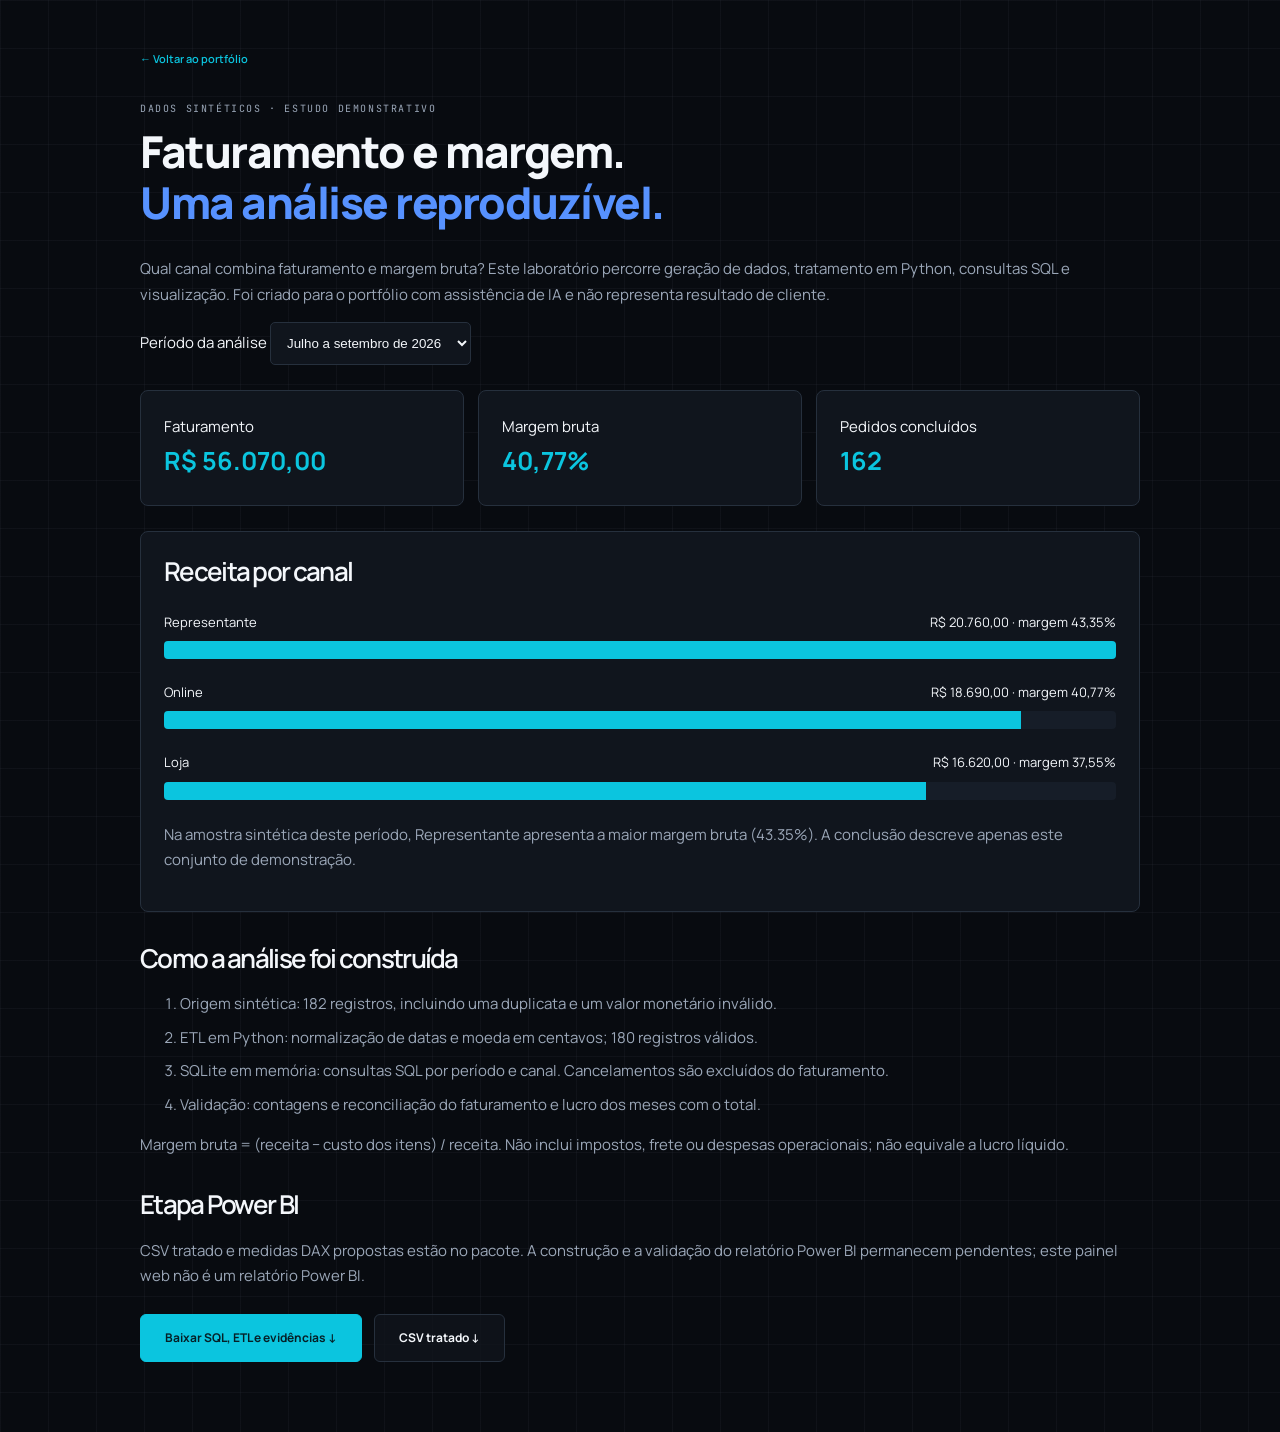
==== projetos/analise-dados.html @ 98445a64 "Publica portfólio Backend e Full Stack com currículo e laboratório SQL" ====
<!doctype html><html lang="pt-BR" data-theme="dark"><head><meta charset="utf-8"><meta name="viewport" content="width=device-width,initial-scale=1"><title>Laboratório SQL e ETL | Vinicius Maia</title><link rel="stylesheet" href="../styles.css"><style>.lab{padding-block:45px;max-width:1000px}.lab h1{font-size:44px;letter-spacing:-1.5px}.lab p{color:var(--muted)}.lab select{background:var(--surface);color:var(--text);padding:12px;border:1px solid var(--line);border-radius:5px}.lab-grid{display:grid;grid-template-columns:repeat(3,1fr);gap:14px;margin:25px 0}.lab-box{background:var(--surface);border:1px solid var(--line);padding:23px;border-radius:8px}.lab-box strong{display:block;font-size:25px;color:var(--accent)}.bar-row{margin:22px 0}.bar-row>div{display:flex;justify-content:space-between;gap:15px;font-size:13px;margin-bottom:8px}.bar-meter{height:18px;background:var(--surface-2);border-radius:4px;overflow:hidden}.bar-fill{display:block;height:100%;background:var(--accent)}.lab-links{display:flex;gap:12px;flex-wrap:wrap;margin:25px 0}.lab h2{font-size:26px;margin:30px 0 16px}.lab li{margin:8px 0;color:var(--muted)}@media(max-width:600px){.lab h1{font-size:32px}.lab-grid{grid-template-columns:1fr}.lab-box strong{font-size:23px}}</style></head><body><main class="container lab"><a class="project-github" href="../index.html#projetos">← Voltar ao portfólio</a><p class="eyebrow" style="margin-top:30px">DADOS SINTÉTICOS · ESTUDO DEMONSTRATIVO</p><h1>Faturamento e margem.<br><span>Uma análise reproduzível.</span></h1><p>Qual canal combina faturamento e margem bruta? Este laboratório percorre geração de dados, tratamento em Python, consultas SQL e visualização. Foi criado para o portfólio com assistência de IA e não representa resultado de cliente.</p><label for="period">Período da análise</label> <select id="period"><option value="todos">Julho a setembro de 2026</option><option value="2026-07">Julho de 2026</option><option value="2026-08">Agosto de 2026</option><option value="2026-09">Setembro de 2026</option></select><div class="lab-grid"><div class="lab-box">Faturamento<strong id="revenue">—</strong></div><div class="lab-box">Margem bruta<strong id="margin">—</strong></div><div class="lab-box">Pedidos concluídos<strong id="orders">—</strong></div></div><div class="lab-box"><h2 style="margin-top:0">Receita por canal</h2><div id="channels"></div><p id="conclusion" aria-live="polite">Carregando os indicadores calculados pelo pipeline.</p></div><h2>Como a análise foi construída</h2><ol><li>Origem sintética: 182 registros, incluindo uma duplicata e um valor monetário inválido.</li><li>ETL em Python: normalização de datas e moeda em centavos; 180 registros válidos.</li><li>SQLite em memória: consultas SQL por período e canal. Cancelamentos são excluídos do faturamento.</li><li>Validação: contagens e reconciliação do faturamento e lucro dos meses com o total.</li></ol><p>Margem bruta = (receita − custo dos itens) / receita. Não inclui impostos, frete ou despesas operacionais; não equivale a lucro líquido.</p><h2>Etapa Power BI</h2><p>CSV tratado e medidas DAX propostas estão no pacote. A construção e a validação do relatório Power BI permanecem pendentes; este painel web não é um relatório Power BI.</p><div class="lab-links"><a class="button button-primary" href="../assets/projects/laboratorio-dados.zip" download>Baixar SQL, ETL e evidências ↓</a><a class="button button-outline" href="../assets/data-case/vendas-tratadas.csv" download>CSV tratado ↓</a></div><p id="load-error" role="status"></p></main><script src="../assets/data-case/dashboard.js"></script></body></html>
---- styles.css ----
@font-face{font-family:Manrope;src:url('assets/fonts/manrope-latin-variable.woff2') format('woff2');font-weight:400 800;font-style:normal;font-display:swap}
@font-face{font-family:'JetBrains Mono';src:url('assets/fonts/jetbrains-mono-latin-variable.woff2') format('woff2');font-weight:400 500;font-style:normal;font-display:swap}

:root{--bg:#080b10;--surface:#10151d;--surface-2:#161d28;--text:#f4f7fb;--muted:#9ba7b8;--line:#26303d;--accent:#0bc5df;--blue:#5792ff;--green:#55d8a0;--header:rgba(8,11,16,.91);--grid:rgba(143,159,181,.055);--mono:'JetBrains Mono',Consolas,monospace;--font:Manrope,'Segoe UI',sans-serif}
html[data-theme=light]{--bg:#f4f7fb;--surface:#fff;--surface-2:#eaf0f7;--text:#132034;--muted:#5b6b7d;--line:#d3deeb;--accent:#00798f;--blue:#386aca;--green:#238158;--header:rgba(244,247,251,.94);--grid:rgba(42,63,92,.055)}
*{box-sizing:border-box}
html{scroll-behavior:smooth;scroll-padding-top:105px}
body{margin:0;background:var(--bg);color:var(--text);font-family:var(--font);font-size:15px;line-height:1.7;-webkit-font-smoothing:antialiased;background-image:linear-gradient(var(--grid) 1px,transparent 1px),linear-gradient(90deg,var(--grid) 1px,transparent 1px);background-size:48px 48px}
::selection{background:var(--accent);color:var(--bg)}
a{color:inherit;text-decoration:none}
button{font:inherit;color:inherit;cursor:pointer;border:0}
button,a{-webkit-tap-highlight-color:transparent}
button:focus-visible,a:focus-visible,[tabindex]:focus-visible{outline:2px solid var(--accent);outline-offset:5px}
svg{display:block;width:24px;height:24px;flex-shrink:0}
h1,h2,h3,p{margin-top:0}
.container{width:min(1200px,calc(100% - 96px));margin-inline:auto}
.skip-link{position:fixed;top:-70px;left:24px;z-index:1000;background:var(--accent);color:#062027;padding:12px 20px;border-radius:6px}
.skip-link:focus{top:12px}
html[data-theme=light] .skip-link{color:#fff}

.header{position:sticky;top:0;z-index:30;background:var(--header);backdrop-filter:blur(16px);border-bottom:1px solid var(--line)}
.header-inner{min-height:88px;display:flex;justify-content:space-between;align-items:center;gap:30px}
.brand{display:flex;align-items:center;gap:13px;flex-shrink:0}
.brand-mark{font-size:36px;letter-spacing:-4px;line-height:1;font-weight:800}
.brand-mark span,.brand-mark i{color:var(--accent)}
.brand-mark i{font-style:normal;letter-spacing:0}
.brand-text{font-size:13px;font-weight:700;line-height:1.4}
.brand-text span{display:block;color:var(--muted);font:8px var(--mono);letter-spacing:1.1px;margin-top:5px}
.nav{display:flex;gap:25px;align-items:center;margin-left:auto}
.nav a{font-size:12px;color:var(--muted);position:relative;padding:12px 0;transition:color .2s}
.nav a:hover,.nav a.active{color:var(--text)}
.nav a:after{content:'';position:absolute;bottom:4px;left:0;width:0;height:2px;background:var(--accent);transition:width .25s ease}
.nav a:hover:after,.nav a.active:after{width:18px}
.header-actions{display:flex;align-items:center;gap:16px}
.theme-toggle{height:35px;width:35px;display:grid;place-items:center;background:transparent;color:var(--muted);border:1px solid var(--line);border-radius:50%;transition:color .2s,border-color .2s}
.theme-toggle svg{width:18px;height:18px;transition:transform .3s}
.theme-toggle:hover{color:var(--accent);border-color:var(--accent)}
.theme-toggle:hover svg{transform:rotate(45deg)}
.header-contact{padding:7px 15px;color:var(--accent);font-size:12px;font-weight:600;border:1px solid color-mix(in srgb,var(--accent) 40%,transparent);border-radius:5px;white-space:nowrap;transition:background .25s}
.header-contact:hover{background:color-mix(in srgb,var(--accent) 9%,transparent)}
.header-contact span{display:inline-block;margin-left:9px;transition:transform .25s}
.header-contact:hover span{transform:translate(2px,-2px)}
.menu-toggle{display:none;background:transparent;padding:9px}
.menu-toggle span{width:22px;height:1.5px;background:var(--text);display:block;margin:6px 0;transition:transform .25s}

.hero{position:relative;display:flex;align-items:center;justify-content:center;min-height:790px;padding:105px 0 90px;text-align:center;isolation:isolate}
.hero-glow{position:absolute;z-index:-1;inset:70px 0 80px;background:radial-gradient(ellipse at 35% 42%,rgba(11,197,223,.12),transparent 55%),radial-gradient(ellipse at 65% 63%,rgba(57,112,213,.13),transparent 58%);pointer-events:none}
.hero-copy{width:100%;max-width:1100px}
.hero-badge{width:fit-content;display:flex;align-items:center;justify-content:center;gap:9px;font:10px var(--mono);letter-spacing:1.4px;margin:0 auto 19px;padding:9px 16px;border:1px solid var(--line);border-radius:100px;background:color-mix(in srgb,var(--surface) 80%,transparent);color:var(--accent)}
.status-dot{height:5px;width:5px;flex-shrink:0;border-radius:50%;background:var(--accent);box-shadow:0 0 12px #0bc5df55}
.hero-role{font-size:10px;letter-spacing:1.5px;font-weight:500;color:var(--muted);margin:0 0 25px}
h1{font-size:clamp(52px,6.2vw,86px);line-height:1.17;letter-spacing:-4px;font-weight:800;margin-bottom:28px}
h1 em{font-style:italic;color:var(--accent);font-weight:700}
h1>span{color:var(--blue)}
.hero-description{max-width:650px;font-size:17px;line-height:1.85;color:var(--muted);margin:0 auto 32px}
.hero-buttons{display:flex;justify-content:center;gap:15px;align-items:center}
.button{min-height:48px;display:inline-flex;align-items:center;justify-content:center;gap:25px;padding:13px 24px;font-size:12px;font-weight:700;border-radius:6px;transition:transform .25s cubic-bezier(.22,1,.36,1),background-color .25s,border-color .25s,box-shadow .25s}
.button:hover{transform:translateY(-3px)}
.button:active{transform:translateY(0) scale(.97)}
.button span[aria-hidden]{font-size:19px;line-height:1;transition:transform .25s}
.button:hover span[aria-hidden]{transform:translate(2px,-2px)}
.button-primary{background:var(--accent);color:#062027;border:1px solid var(--accent)}
.button-primary:hover{background:#27d4ea;box-shadow:0 8px 28px #0bc5df22}
html[data-theme=light] .button-primary{color:#fff}
html[data-theme=light] .button-primary:hover{background:#006d82}
.button-outline{background:color-mix(in srgb,var(--surface) 75%,transparent);border:1px solid var(--line);color:var(--text)}
.button-outline:hover{border-color:var(--accent)}
.hero-socials{display:flex;align-items:center;justify-content:center;gap:19px;margin:24px 0 51px;color:var(--muted)}
.hero-socials a{display:flex;align-items:center;gap:8px;font-size:11px;transition:color .25s}
.hero-socials a:hover{color:var(--accent)}
.hero-socials svg{width:15px;height:15px}
.hero-socials a>span[aria-hidden]:last-child{font-size:12px;margin-left:3px}
.hero-socials>i{height:12px;width:1px;background:var(--line)}
.social-linkedin{font:bold 10px Arial,sans-serif;border:1px solid currentColor;border-radius:2px;width:14px;height:14px;line-height:12px;text-align:center}
.hero-focus{display:grid;grid-template-columns:repeat(3,1fr);gap:26px;max-width:910px;margin:auto}
.hero-focus>span{display:flex;align-items:center;justify-content:center;gap:13px;padding:17px 19px;font-size:14px;font-weight:500;border:1px solid var(--line);background:linear-gradient(110deg,color-mix(in srgb,var(--surface) 80%,transparent),color-mix(in srgb,var(--surface) 45%,transparent));border-radius:11px;box-shadow:inset 0 1px 0 #ffffff04}
.hero-focus svg{width:21px;height:21px;color:var(--accent)}
.hero-focus>span:nth-child(2) svg{color:var(--blue)}
.hero-focus>span:nth-child(3) svg{color:var(--green)}
.scroll-cue{position:absolute;bottom:22px;left:50%;transform:translateX(-50%);display:flex;align-items:center;gap:10px;font:8px var(--mono);letter-spacing:1.5px;color:var(--muted);white-space:nowrap}
.scroll-cue span{font-size:18px;color:var(--accent)}
.tech-ribbon{border-block:1px solid var(--line);background:color-mix(in srgb,var(--surface) 70%,transparent)}
.tech-ribbon .container{display:flex;align-items:center;justify-content:space-between;gap:20px;min-height:78px}
.tech-ribbon span{font-size:17px;font-weight:500;color:var(--muted)}
.tech-ribbon b{font-size:14px;font-weight:400;color:var(--accent)}

.section{padding-block:100px}
.eyebrow{font:10px/1.5 var(--mono);letter-spacing:1.6px}
.section-number{color:var(--muted);margin-bottom:23px}
.section-number:before{content:'';display:inline-block;width:18px;height:1px;background:var(--accent);vertical-align:middle;margin-right:10px}
h2{font-size:clamp(32px,3.3vw,45px);font-weight:600;line-height:1.3;letter-spacing:-1.7px;margin-bottom:0}
h2 span{color:var(--muted)}
.about-heading{display:grid;grid-template-columns:1.1fr 1fr;gap:65px;align-items:center}
.about-heading p{font-size:14px;line-height:1.95;color:var(--muted);margin:0}
.about-heading strong{font-weight:600;color:var(--text)}
.focus-grid{display:grid;grid-template-columns:repeat(3,1fr);gap:22px;margin-top:43px}
.focus-card{border:1px solid var(--line);background:color-mix(in srgb,var(--surface) 93%,transparent);border-radius:10px;padding:28px;transition:transform .3s cubic-bezier(.22,1,.36,1),border-color .3s,box-shadow .3s}
.focus-card:hover{border-color:color-mix(in srgb,var(--accent) 50%,transparent);transform:translateY(-5px);box-shadow:0 12px 35px #0002}
.focus-top{display:flex;align-items:center;justify-content:space-between;margin-bottom:31px}
.focus-top>span:last-child{font:10px var(--mono);color:var(--muted)}
.focus-icon{font:29px var(--mono);color:var(--accent);height:38px;display:flex;align-items:center;transition:translate .3s}
.focus-card:nth-child(2) .focus-icon{color:var(--blue)}
.focus-card:nth-child(3) .focus-icon{color:var(--green)}
.focus-card:hover .focus-icon{translate:0 -3px}
.chart-icon{display:flex;gap:4px;align-items:flex-end;height:29px}
.chart-icon i{width:5px;background:currentColor;border-radius:1px}
.chart-icon i:nth-child(1){height:11px}.chart-icon i:nth-child(2){height:18px}.chart-icon i:nth-child(3){height:25px}.chart-icon i:nth-child(4){height:33px}
.focus-card h3{font-size:19px;font-weight:600;letter-spacing:-.5px;margin-bottom:12px}
.focus-card p{font-size:13px;line-height:1.9;color:var(--muted);min-height:76px;margin-bottom:24px}
.focus-tag{font:9px var(--mono);letter-spacing:1px;color:var(--accent)}
.focus-card:nth-child(2) .focus-tag{color:var(--blue)}
.focus-card:nth-child(3) .focus-tag{color:var(--green)}
.skills-section{background:color-mix(in srgb,var(--surface) 65%,transparent);border-block:1px solid var(--line)}
.heading-inline{display:flex;justify-content:space-between;align-items:flex-end;gap:45px}
.heading-inline>p{font-size:13px;line-height:1.9;color:var(--muted);margin-bottom:5px}
.skills-tabs{display:flex;gap:8px;align-items:center;margin-top:38px;padding:0 3px 20px;border-bottom:1px solid var(--line);overflow-x:auto;scrollbar-width:thin;scrollbar-color:var(--line) transparent}
.skills-tabs button{background:transparent;color:var(--muted);border:1px solid transparent;border-radius:5px;padding:12px 17px;font-size:12px;white-space:nowrap;transition:background-color .25s,border-color .25s,color .25s}
.skills-tabs button:hover{color:var(--text)}
.skills-tabs button[aria-selected=true]{background:color-mix(in srgb,var(--accent) 8%,var(--surface));border-color:color-mix(in srgb,var(--accent) 45%,transparent);color:var(--text)}
.skills-tabs button span{color:var(--accent);margin-left:16px}
.skill-panel{display:grid;grid-template-columns:1.5fr 1fr;gap:60px;padding-top:30px;min-height:346px}
.skill-tiles{display:grid;grid-template-columns:repeat(3,1fr);gap:12px}
.skill-tile{display:flex;flex-direction:column;justify-content:center;min-height:142px;padding:22px;background:var(--bg);border:1px solid var(--line);border-radius:8px;transition:transform .25s cubic-bezier(.22,1,.36,1),border-color .25s}
.skill-tile:hover{transform:translateY(-4px);border-color:color-mix(in srgb,var(--accent) 45%,transparent)}
.skill-symbol{font:23px var(--mono);color:var(--text);height:39px;display:block;letter-spacing:-1px}
.skill-symbol.green{color:var(--accent)}.skill-symbol.purple{color:var(--blue)}
.skill-tile strong{font-size:13px;font-weight:600;margin-bottom:5px}
.skill-tile>span:last-child{font-size:10px;line-height:1.5;color:var(--muted)}
.skill-detail{padding-top:5px}
.skill-detail>.eyebrow{font-size:9px;color:var(--accent)}
.skill-detail h3{font-size:28px;font-weight:600;line-height:1.35;letter-spacing:-1px;margin:13px 0 15px}
.skill-detail p{font-size:13px;line-height:1.9;color:var(--muted);max-width:340px;margin-bottom:18px}
.skill-detail ul{list-style:none;padding:0;margin:0}
.skill-detail li{font-size:11px;line-height:1.8;padding:5px 0;color:var(--muted);display:flex;gap:9px}
.skill-detail li:before{content:'↗';color:var(--accent)}
.languages{border-top:1px solid var(--line);margin-top:30px;padding-top:20px;display:flex;align-items:center;gap:29px}
.languages>span{font:9px var(--mono);letter-spacing:1.5px;color:var(--muted)}
.languages p{margin:0;font-size:12px;color:var(--muted)}
.languages i{font-style:normal;color:var(--accent);margin:0 10px}
.approach-layout{display:grid;grid-template-columns:1fr 1.25fr;gap:60px;margin-top:43px}
.flow-step{display:flex;align-items:center;text-align:left;background:transparent;width:100%;padding:24px 20px;border-bottom:1px solid var(--line);gap:24px;transition:background-color .25s}
.flow-step:first-child{border-top:1px solid var(--line)}
.flow-step.active{background:var(--surface)}
.flow-index{font:11px var(--mono);color:var(--muted)}
.flow-step strong{display:block;font-size:19px;font-weight:500;letter-spacing:-.3px}
.flow-step small{display:block;font-size:11px;color:var(--muted);margin-top:4px}
.flow-arrow{margin-left:auto;font-size:24px;color:var(--muted);transition:transform .25s,color .25s}
.flow-step.active .flow-index,.flow-step.active .flow-arrow{color:var(--accent)}
.flow-step:hover .flow-arrow{transform:translate(3px,-2px)}
.flow-detail{background:var(--surface);border:1px solid var(--line);border-radius:9px;padding:34px 36px 25px;min-height:335px}
.flow-detail>.eyebrow{color:var(--accent);font-size:9px}
.flow-detail h3{font-size:28px;line-height:1.35;letter-spacing:-.8px;font-weight:600;margin:17px 0 13px}
.flow-detail p{font-size:13px;line-height:1.9;color:var(--muted);max-width:450px;margin-bottom:22px}
.flow-tags{display:flex;flex-wrap:wrap;gap:7px}
.flow-tags span{padding:5px 9px;border:1px solid var(--line);font:8px/1.5 var(--mono);border-radius:4px;color:var(--muted)}
.flow-decoration{display:flex;align-items:center;justify-content:flex-end;margin-top:25px}
.flow-decoration span{padding:8px 11px;border:1px solid var(--line);border-radius:5px;font:10px var(--mono);color:var(--muted);transition:border-color .3s,background-color .3s,color .3s}
.flow-decoration .highlight{border-color:color-mix(in srgb,var(--accent) 50%,transparent);color:var(--accent);background:color-mix(in srgb,var(--accent) 6%,transparent)}
.flow-decoration i{height:1px;width:33px;background:var(--line)}
.projects{padding-top:10px}
.projects-empty{border:1px solid var(--line);border-radius:10px;padding:42px 36px;display:flex;align-items:center;gap:43px;position:relative;background:linear-gradient(120deg,var(--surface),color-mix(in srgb,var(--surface) 20%,transparent));min-height:275px}
.coming-soon{font:8px var(--mono);letter-spacing:1.4px;display:flex;align-items:center;gap:7px;color:var(--accent);margin-bottom:16px}
.coming-soon i{width:4px;height:4px;border-radius:50%;background:currentColor}
.project-message h2{font-size:31px;line-height:1.3;letter-spacing:-1px}
.project-message p{font-size:13px;line-height:1.9;max-width:430px;color:var(--muted);margin:16px 0 17px}
.project-github{font-size:11px;font-weight:600;color:var(--accent);display:inline-flex;align-items:center;gap:15px}
.project-github:hover span{transform:translate(2px,-2px)}
.project-github span{transition:transform .25s}
.project-art{width:145px;height:125px;position:relative;flex-shrink:0}
.folder-back{position:absolute;width:122px;height:90px;left:9px;top:15px;border:1px solid color-mix(in srgb,var(--accent) 35%,transparent);border-radius:6px;background:var(--surface-2);transform:rotate(-12deg)}
.folder-back:before{content:'';position:absolute;top:-10px;left:-1px;width:44px;height:14px;border:1px solid color-mix(in srgb,var(--accent) 35%,transparent);border-bottom:0;border-radius:4px 4px 0 0;background:var(--surface-2)}
.folder-front{position:absolute;top:28px;left:6px;width:135px;height:88px;border:1px solid color-mix(in srgb,var(--accent) 45%,transparent);border-radius:5px;background:var(--surface);transform:rotate(-5deg);display:flex;flex-direction:column;align-items:center;justify-content:center;color:var(--accent)}
.folder-front b{font:32px var(--mono);font-weight:400;line-height:1}
.folder-front small{font:7px var(--mono);color:var(--muted);margin-top:9px}
.project-side-note{position:absolute;right:28px;top:29px;font:8px var(--mono);letter-spacing:1px;color:var(--muted)}
.featured-project{display:grid;grid-template-columns:1.05fr 1fr;align-items:center;gap:40px;background:var(--surface);border:1px solid var(--line);border-radius:12px;padding:30px;margin-top:39px}
.project-preview{margin:0;min-width:0;border:1px solid var(--line);border-radius:9px;overflow:hidden;background:var(--bg)}
.preview-browser{display:flex;align-items:center;gap:15px;padding:12px 14px;border-bottom:1px solid var(--line);background:var(--surface-2)}
.preview-browser>span{display:flex;gap:5px}.preview-browser i{height:5px;width:5px;border-radius:50%;background:var(--muted);opacity:.55}.preview-browser i:first-child{background:var(--accent);opacity:1}
.preview-browser small{font:8px var(--mono);color:var(--muted)}.preview-browser b{margin-left:auto;font-size:13px;font-weight:400;color:var(--accent)}
.project-preview a{display:block;background:#fafafa}.project-preview img{display:block;width:100%;height:auto;transition:opacity .25s}.project-preview a:hover img{opacity:.92}
.project-preview figcaption{padding:13px 14px;font-size:10px;color:var(--muted);display:flex;align-items:center;justify-content:space-between;gap:10px}.project-preview figcaption span{font:7px var(--mono);letter-spacing:.5px;color:var(--accent)}
.featured-project-content{min-width:0}.project-meta{display:flex;flex-wrap:wrap;align-items:center;gap:12px;color:var(--muted);font:8px/1.6 var(--mono);letter-spacing:.65px;margin-bottom:18px}
.project-status{display:flex;align-items:center;gap:5px;color:var(--green)}.project-status i{width:4px;height:4px;border-radius:50%;background:currentColor}
.featured-project h3{font-size:34px;line-height:1.22;letter-spacing:-1px;font-weight:600;margin-bottom:17px}
.project-description{font-size:13px;line-height:1.9;color:var(--muted);margin-bottom:15px}
.project-demo-label{display:flex;align-items:center;gap:9px;font-size:11px;color:var(--accent);padding:10px 12px;border:1px solid color-mix(in srgb,var(--accent) 25%,var(--line));border-radius:5px;background:color-mix(in srgb,var(--accent) 5%,var(--surface));margin-bottom:15px}.project-demo-label>span{font:12px var(--mono)}
.project-features{list-style:none;padding:0;margin:0 0 17px}.project-features li{display:flex;gap:9px;padding:4px 0;font-size:11px;line-height:1.8;color:var(--muted)}.project-features li:before{content:'↗';color:var(--accent)}
.project-stack{display:flex;flex-wrap:wrap;gap:6px;margin-bottom:12px}.project-stack span{padding:5px 9px;border:1px solid var(--line);background:var(--bg);border-radius:4px;font:9px var(--mono);color:var(--text)}
.project-database-note{color:var(--muted);font-size:10px;line-height:1.8;margin-bottom:23px}
.project-actions{display:flex;flex-wrap:wrap;gap:10px}.project-actions .button{font-size:10px;padding:12px 16px;gap:15px;min-height:44px}
.featured-project.reveal-item{translate:none;transition:opacity .65s ease}.projects-next{margin-top:24px;padding-block:28px;min-height:215px}.projects-next .project-message h2{font-size:26px}.projects-next .project-message p{margin-bottom:11px}.projects-next .project-art{transform:scale(.85);transform-origin:center}
@media(max-width:1100px){.featured-project{gap:28px;padding:25px}.featured-project h3{font-size:30px}.project-meta{font-size:7px;gap:8px}}
@media(max-width:800px){.featured-project{grid-template-columns:1fr;gap:27px;padding:28px}.project-preview{max-width:590px;width:100%;margin-inline:auto}.featured-project-content{max-width:600px;width:100%;margin-inline:auto}.project-meta{font-size:8px}.featured-project h3{font-size:33px}.project-database-note{font-size:11px}}
@media(max-width:600px){.featured-project{padding:21px;gap:24px;margin-top:29px}.project-preview figcaption{font-size:9px;padding:11px}.project-preview figcaption span{font-size:6px}.preview-browser{padding:11px}.preview-browser small{font-size:7px}.project-meta{font-size:7px;letter-spacing:.45px;gap:8px;margin-bottom:16px}.featured-project h3{font-size:30px}.project-description{font-size:12px}.project-features li{font-size:11px}.project-demo-label{font-size:10px;padding:10px}.project-stack span{font-size:8px}.project-database-note{font-size:10px}.project-actions{flex-direction:column;align-items:stretch}.project-actions .button{font-size:11px;min-height:46px;justify-content:space-between}.projects-next{min-height:0;padding:26px 23px;gap:12px}.projects-next .project-art{height:94px;transform:scale(.75);transform-origin:left top;margin-bottom:-12px}.projects-next .project-message h2{font-size:26px}}

.contact-section{position:relative;border:1px solid color-mix(in srgb,var(--accent) 30%,var(--line));border-radius:12px;background:linear-gradient(115deg,color-mix(in srgb,var(--accent) 6%,var(--surface)),var(--surface));padding:38px 45px 25px;margin-bottom:0}
.contact-top{display:flex;justify-content:space-between;align-items:flex-start}
.contact-top .eyebrow{font-size:9px;color:var(--accent);margin-bottom:28px}
.contact-spark{font-size:50px;line-height:1;color:var(--accent);font-weight:400}
.contact-content{display:grid;grid-template-columns:1.4fr 1fr;align-items:center;gap:60px;padding-bottom:34px}
.contact-content h2{font-size:clamp(32px,3.3vw,45px);line-height:1.3;letter-spacing:-1.6px}
.contact-content em{font-style:normal;color:var(--accent)}
.contact-details p{font-size:12px;line-height:1.9;color:var(--muted);margin:0 0 20px}
.contact-links{display:flex;flex-direction:column;gap:10px;min-width:0;width:100%;max-width:315px}
.contact-button{min-height:47px;justify-content:flex-start;background:var(--surface-2);border:1px solid var(--line);color:var(--text);gap:14px;padding:11px 16px;font-size:11px;white-space:nowrap}
.contact-button:hover{border-color:var(--accent);background:color-mix(in srgb,var(--accent) 7%,var(--surface-2))}
.contact-button>span[aria-hidden]:last-child{margin-left:auto;font-size:18px}
.contact-button svg{width:18px;height:18px;color:var(--accent)}
.contact-button>span:not([aria-hidden]){font-size:11px;line-height:1.4}
.contact-button small{display:block;font-size:9px;font-weight:400;color:var(--muted);margin-top:4px}
.contact-links .contact-button .linkedin-icon{font:bold 10px Arial,sans-serif;width:17px;height:17px;line-height:15px;text-align:center;border:1px solid var(--blue);color:var(--blue);border-radius:2px;flex-shrink:0}
.whatsapp-button svg{color:var(--green)}
.whatsapp-button:hover{border-color:var(--green)}
.whatsapp-label{margin-right:auto}
.contact-bottom{border-top:1px solid var(--line);padding-top:20px;display:flex;align-items:center;justify-content:space-between;gap:15px;font-size:11px;color:var(--muted)}
.contact-bottom span:last-child{font:8px var(--mono);letter-spacing:1.3px}
.footer{display:flex;align-items:center;justify-content:space-between;gap:20px;min-height:115px}
.footer-brand{font-size:27px;font-weight:800;letter-spacing:-2px}
.footer-brand span{color:var(--accent)}
.footer p{margin:0;font-size:10px;color:var(--muted)}
.back-to-top{font-size:10px;color:var(--muted)}
.back-to-top span{font-size:19px;color:var(--accent);margin-left:13px;display:inline-block;transition:transform .25s}
.back-to-top:hover span{transform:translateY(-4px)}

body,.header,.tech-ribbon,.skills-section,.flow-detail,.contact-section{transition:background-color .35s,color .3s,border-color .3s}
.reveal-item{opacity:0;translate:0 24px;transition:opacity .75s cubic-bezier(.22,1,.36,1),translate .75s cubic-bezier(.22,1,.36,1);transition-delay:var(--reveal-delay,0ms)}
.reveal-item.is-revealed{opacity:1;translate:0 0}
.focus-card.reveal-item{transition:opacity .75s cubic-bezier(.22,1,.36,1),translate .75s cubic-bezier(.22,1,.36,1),transform .3s,border-color .3s,box-shadow .3s}
.focus-card.is-revealed{transition-delay:var(--reveal-delay,0ms),var(--reveal-delay,0ms),0ms,0ms,0ms}
@media(prefers-reduced-motion:no-preference){.motion-ready .hero-glow{animation:ambient-glow 9s ease-in-out infinite}.motion-ready .scroll-cue span{animation:scroll-nudge 2.6s ease-in-out 1.5s infinite}.motion-ready .nav.open{animation:menu-enter .25s cubic-bezier(.22,1,.36,1)}}
@keyframes ambient-glow{0%,100%{opacity:.65}50%{opacity:1}}
@keyframes scroll-nudge{0%,70%,100%{translate:0 0}35%{translate:0 4px}}
@keyframes menu-enter{from{opacity:0;translate:0 -8px}to{opacity:1;translate:0 0}}

@media(min-width:1500px){.hero{min-height:830px}h1{font-size:88px}}
@media(max-width:1100px){
  .container{width:calc(100% - 64px)}.brand-text{display:none}.header-inner{min-height:80px;gap:22px}.nav{gap:20px}.nav a{font-size:11px}.header-actions{gap:12px}
  .hero{min-height:745px;padding-top:80px}.hero-copy{max-width:950px}h1{font-size:clamp(52px,6.35vw,70px);letter-spacing:-3.3px}.hero-description{font-size:15px}.hero-focus{max-width:830px;gap:20px}.hero-focus>span{font-size:13px}
  .about-heading{gap:40px}.focus-card{padding:26px 23px}.focus-card h3{font-size:17px}.skill-panel{gap:35px}.skill-tile{padding:19px}.contact-content{gap:38px;grid-template-columns:1.2fr 1fr}.contact-section{padding:34px}
}
@media(max-width:800px){
  .container{width:calc(100% - 48px)}.header-inner{min-height:75px}.header-contact{display:none}.nav{gap:18px}.nav a{font-size:10px}.header-actions{gap:10px}
  .hero{min-height:700px;padding-top:72px;padding-bottom:75px}h1{font-size:clamp(45px,6.7vw,58px);letter-spacing:-2.8px}.hero-description{font-size:14px;max-width:565px}.hero-badge{font-size:9px}.hero-role{font-size:9px;letter-spacing:1px}.hero-focus{gap:13px}.hero-focus>span{font-size:11px;padding:15px 12px;gap:8px}.hero-focus svg{width:18px;height:18px}.hero-socials{margin-bottom:40px}
  .tech-ribbon .container{min-height:68px;gap:10px}.tech-ribbon span{font-size:14px}.tech-ribbon b{font-size:11px}.section{padding-block:76px}.about-heading{grid-template-columns:1fr;gap:24px}.about-heading p{max-width:600px}.focus-grid{gap:13px;margin-top:33px}.focus-card{padding:24px 20px}.focus-card h3{font-size:16px;line-height:1.4;min-height:42px}.focus-card p{font-size:12px;min-height:110px}.focus-tag{font-size:7px}
  .heading-inline>p{font-size:12px;max-width:240px}.skill-panel{grid-template-columns:1.2fr 1fr;gap:25px}.skill-tiles{grid-template-columns:repeat(2,1fr)}.skill-tile{min-height:129px}.skill-detail h3{font-size:25px}.skill-detail p{font-size:12px}.skills-tabs button{font-size:11px;padding:11px 12px}.languages{gap:20px}.languages p{font-size:10px}.languages i{margin-inline:7px}
  .approach-layout{gap:25px;grid-template-columns:1fr 1.1fr}.flow-step{padding:23px 13px;gap:18px}.flow-detail{padding:28px 25px}.flow-detail h3{font-size:25px}.flow-detail p{font-size:12px}.projects{padding-top:0}.projects-empty{gap:29px;padding:40px 24px}.project-message h2{font-size:28px}.project-side-note{display:none}
  .contact-content{grid-template-columns:1fr;gap:26px}.contact-content h2{max-width:550px;font-size:42px}.contact-details{display:flex;justify-content:space-between;align-items:center;gap:28px}.contact-details p{max-width:260px;margin:0}.contact-links{max-width:270px}.contact-bottom span:last-child{font-size:7px}.footer p{font-size:9px}
}
@media(max-width:600px){
  html{scroll-padding-top:90px}.container{width:calc(100% - 40px)}body{background-size:38px 38px}.header-inner{min-height:70px}.brand-mark{font-size:33px}.brand-text{display:block;font-size:11px}.brand-text span{font-size:7px}.header-actions{gap:10px}.theme-toggle{height:32px;width:32px}.menu-toggle{display:block}
  .nav{display:none;position:absolute;top:70px;left:0;right:0;margin:0;flex-direction:column;align-items:stretch;gap:0;background:var(--bg);padding:15px 25px 24px;border-bottom:1px solid var(--line)}.nav.open{display:flex}.nav a{font-size:14px;padding:12px 0}.nav a:after{bottom:7px}.menu-toggle[aria-expanded=true] span:first-child{transform:translateY(3.8px) rotate(45deg)}.menu-toggle[aria-expanded=true] span:last-child{transform:translateY(-3.8px) rotate(-45deg)}
  .hero{padding-top:61px;padding-bottom:70px;min-height:0}.hero-glow{inset:80px -10px 150px}.hero-badge{font-size:8px;letter-spacing:1px;padding:8px 13px;margin-bottom:19px}.hero-role{font-size:8px;letter-spacing:.75px;margin-bottom:23px}h1{font-size:clamp(35px,9.7vw,56px);line-height:1.22;letter-spacing:-1.8px;margin-bottom:23px}h1 em{font-style:normal}.hero-description{font-size:13px;line-height:1.95;margin-bottom:26px;max-width:375px}.desktop-break{display:none}
  .hero-buttons{gap:10px}.button{min-height:46px;padding:12px 15px;font-size:10px;gap:16px}.hero-socials{margin:24px 0 31px;gap:17px}.hero-socials a{font-size:11px}.hero-focus{grid-template-columns:1fr;gap:10px;max-width:315px}.hero-focus>span{font-size:12px;padding:13px 20px;justify-content:flex-start;gap:13px}.hero-focus svg{width:20px;height:20px}.scroll-cue{bottom:22px;font-size:7px;letter-spacing:1.4px}
  .tech-ribbon .container{overflow-x:auto;justify-content:flex-start;gap:24px;min-height:64px;scrollbar-width:none}.tech-ribbon span{font-size:14px;white-space:nowrap}.tech-ribbon b{font-size:12px}.section{padding-block:62px}.section-number{font-size:9px;letter-spacing:1.3px;margin-bottom:20px}h2{font-size:30px;line-height:1.35;letter-spacing:-1.2px}.about-heading p{font-size:13px;line-height:1.95}.focus-grid{grid-template-columns:1fr;gap:13px;margin-top:30px}.focus-card{padding:26px}.focus-top{margin-bottom:22px}.focus-card h3{font-size:19px;min-height:0}.focus-card p{font-size:13px;min-height:0;margin-bottom:20px}.focus-tag{font-size:8px}.focus-icon{height:33px;font-size:28px}
  .heading-inline{display:block}.heading-inline>p{max-width:340px;font-size:13px;margin:20px 0 0}.skills-tabs{margin-top:27px;gap:5px;padding-bottom:17px}.skills-tabs button{font-size:11px;padding:11px 13px}.skills-tabs button span{margin-left:8px}.skill-panel{grid-template-columns:1fr;gap:27px;padding-top:24px}.skill-tiles{gap:10px}.skill-tile{min-height:127px;padding:19px}.skill-tile strong{font-size:12px}.skill-tile>span:last-child{font-size:10px}.skill-symbol{font-size:22px;height:36px}.skill-detail{padding-top:2px}.skill-detail h3{font-size:28px}.skill-detail p{font-size:13px;max-width:100%}.skill-detail li{font-size:12px}.languages{flex-direction:column;align-items:flex-start;gap:10px;margin-top:26px}.languages p{font-size:11px;line-height:2}.languages i{margin:0 7px}
  .approach-layout{grid-template-columns:1fr;gap:22px;margin-top:30px}.flow-step{padding:21px 17px;gap:21px}.flow-step strong{font-size:19px}.flow-step small{font-size:11px}.flow-detail{padding:28px;min-height:335px}.flow-detail h3{font-size:28px}.flow-detail p{font-size:13px}.projects{padding-top:0}.projects-empty{flex-direction:column;align-items:flex-start;gap:24px;padding:32px 25px}.project-art{height:108px;transform:scale(.88);transform-origin:left top;margin-bottom:-8px}.project-message h2{font-size:29px}.project-message p{font-size:13px}.project-github{font-size:11px;gap:10px}
  .contact-section{padding:29px 24px 23px;border-radius:10px}.contact-top .eyebrow{font-size:8px;letter-spacing:1.2px}.contact-spark{font-size:38px}.contact-content{padding-bottom:28px;gap:25px}.contact-content h2{font-size:33px;line-height:1.3;letter-spacing:-1.2px}.contact-details{display:block}.contact-details p{font-size:12px;max-width:100%;margin-bottom:20px}.contact-links{max-width:100%}.contact-button{min-height:48px;padding:12px 14px;font-size:11px;gap:12px}.contact-button svg{width:18px;height:18px}.contact-button small{font-size:9px}.contact-bottom{flex-direction:column;align-items:flex-start;gap:8px;font-size:10px;padding-top:18px}.contact-bottom span:last-child{font-size:7px;letter-spacing:1px}.footer{min-height:112px;flex-wrap:wrap;justify-content:space-between;padding-block:24px;gap:7px}.footer p{order:3;width:100%;font-size:9px}.footer-brand{font-size:25px}.back-to-top{font-size:9px}
}
@media(max-width:370px){.hero-buttons{flex-direction:column;align-items:stretch;max-width:245px;margin:auto}.hero-description{font-size:12px}.hero-role{font-size:7px}.contact-content h2{font-size:29px}.contact-section{padding-inline:20px}.flow-detail{padding:25px}.projects-empty{padding-inline:22px}}
@media(hover:none){.skill-tile:hover{transform:none}}
@media(prefers-reduced-motion:reduce){html{scroll-behavior:auto}*,*:before,*:after{transition:none!important;animation:none!important}.reveal-item{opacity:1!important;translate:none!important}}

.hero-buttons{flex-wrap:wrap}.career-location{font-size:11px;color:var(--muted);margin:18px 0 0}.hero-socials{margin-top:16px}.career-grid{display:grid;grid-template-columns:repeat(3,1fr);gap:20px;margin-top:35px}.career-card{border:1px solid var(--line);border-radius:9px;background:var(--surface);padding:27px}.career-card>.eyebrow{color:var(--accent);font-size:9px}.career-card h3{font-size:20px;line-height:1.4;margin-bottom:10px}.career-card p{font-size:12px;color:var(--muted);line-height:1.9}.career-company{color:var(--text)!important;font-weight:600}.project-evidence{border-top:1px solid var(--line);padding-top:15px;margin:17px 0}.project-evidence dt{font-size:11px;color:var(--accent);font-weight:600;margin-top:11px}.project-evidence dd{margin:4px 0 0;font-size:11px;line-height:1.85;color:var(--muted)}.quality-links{display:flex;flex-wrap:wrap;gap:10px 17px;margin:17px 0 23px}.quality-links span{width:100%;font-size:10px;color:var(--muted);line-height:1.8}.quality-links a{font-size:10px;color:var(--accent)}.project-preview>img{width:100%;height:auto;display:block}@media(max-width:800px){.career-grid{grid-template-columns:1fr}.career-card h3{font-size:21px}.career-card p{font-size:13px}}@media(max-width:600px){.career-location{font-size:10px}.project-evidence dd{font-size:12px}.quality-links a{font-size:11px}}
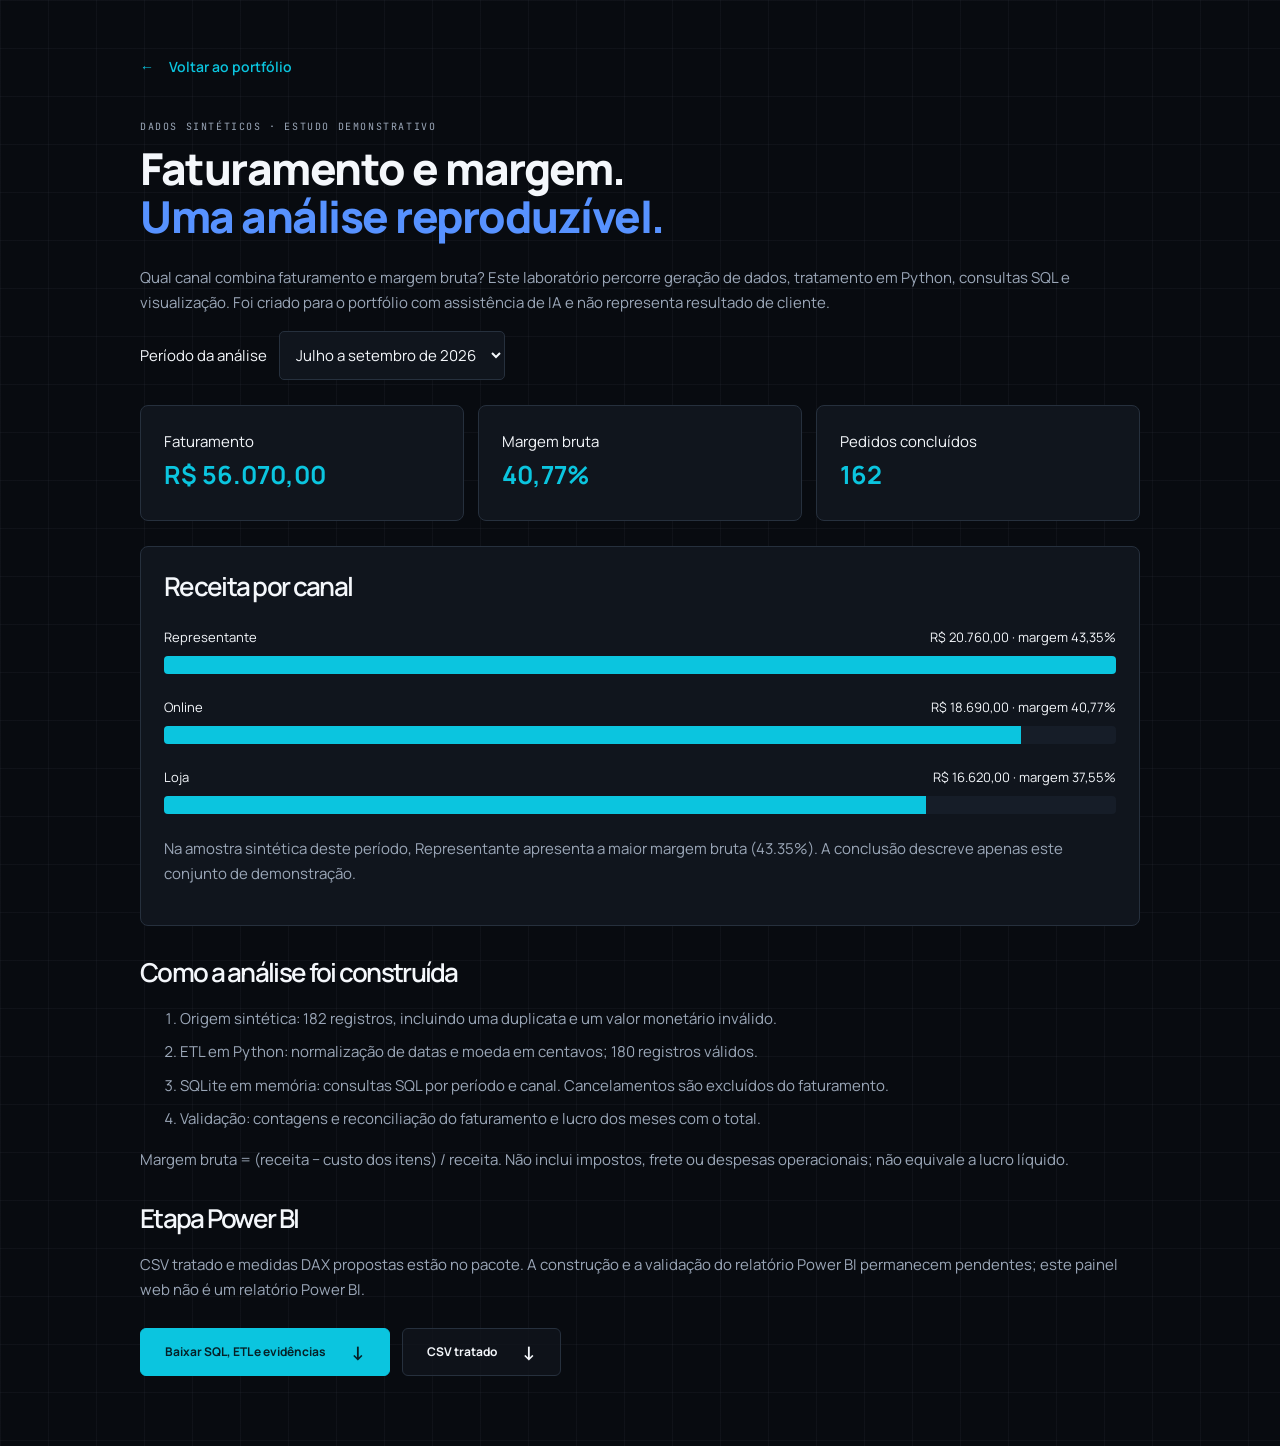
==== commit 992027a4: "Melhora a navegação móvel e a acessibilidade do portfólio" ====
--- a/projetos/analise-dados.html
+++ b/projetos/analise-dados.html
@@ -1 +1,108 @@
-<!doctype html><html lang="pt-BR" data-theme="dark"><head><meta charset="utf-8"><meta name="viewport" content="width=device-width,initial-scale=1"><title>Laboratório SQL e ETL | Vinicius Maia</title><link rel="stylesheet" href="../styles.css"><style>.lab{padding-block:45px;max-width:1000px}.lab h1{font-size:44px;letter-spacing:-1.5px}.lab p{color:var(--muted)}.lab select{background:var(--surface);color:var(--text);padding:12px;border:1px solid var(--line);border-radius:5px}.lab-grid{display:grid;grid-template-columns:repeat(3,1fr);gap:14px;margin:25px 0}.lab-box{background:var(--surface);border:1px solid var(--line);padding:23px;border-radius:8px}.lab-box strong{display:block;font-size:25px;color:var(--accent)}.bar-row{margin:22px 0}.bar-row>div{display:flex;justify-content:space-between;gap:15px;font-size:13px;margin-bottom:8px}.bar-meter{height:18px;background:var(--surface-2);border-radius:4px;overflow:hidden}.bar-fill{display:block;height:100%;background:var(--accent)}.lab-links{display:flex;gap:12px;flex-wrap:wrap;margin:25px 0}.lab h2{font-size:26px;margin:30px 0 16px}.lab li{margin:8px 0;color:var(--muted)}@media(max-width:600px){.lab h1{font-size:32px}.lab-grid{grid-template-columns:1fr}.lab-box strong{font-size:23px}}</style></head><body><main class="container lab"><a class="project-github" href="../index.html#projetos">← Voltar ao portfólio</a><p class="eyebrow" style="margin-top:30px">DADOS SINTÉTICOS · ESTUDO DEMONSTRATIVO</p><h1>Faturamento e margem.<br><span>Uma análise reproduzível.</span></h1><p>Qual canal combina faturamento e margem bruta? Este laboratório percorre geração de dados, tratamento em Python, consultas SQL e visualização. Foi criado para o portfólio com assistência de IA e não representa resultado de cliente.</p><label for="period">Período da análise</label> <select id="period"><option value="todos">Julho a setembro de 2026</option><option value="2026-07">Julho de 2026</option><option value="2026-08">Agosto de 2026</option><option value="2026-09">Setembro de 2026</option></select><div class="lab-grid"><div class="lab-box">Faturamento<strong id="revenue">—</strong></div><div class="lab-box">Margem bruta<strong id="margin">—</strong></div><div class="lab-box">Pedidos concluídos<strong id="orders">—</strong></div></div><div class="lab-box"><h2 style="margin-top:0">Receita por canal</h2><div id="channels"></div><p id="conclusion" aria-live="polite">Carregando os indicadores calculados pelo pipeline.</p></div><h2>Como a análise foi construída</h2><ol><li>Origem sintética: 182 registros, incluindo uma duplicata e um valor monetário inválido.</li><li>ETL em Python: normalização de datas e moeda em centavos; 180 registros válidos.</li><li>SQLite em memória: consultas SQL por período e canal. Cancelamentos são excluídos do faturamento.</li><li>Validação: contagens e reconciliação do faturamento e lucro dos meses com o total.</li></ol><p>Margem bruta = (receita − custo dos itens) / receita. Não inclui impostos, frete ou despesas operacionais; não equivale a lucro líquido.</p><h2>Etapa Power BI</h2><p>CSV tratado e medidas DAX propostas estão no pacote. A construção e a validação do relatório Power BI permanecem pendentes; este painel web não é um relatório Power BI.</p><div class="lab-links"><a class="button button-primary" href="../assets/projects/laboratorio-dados.zip" download>Baixar SQL, ETL e evidências ↓</a><a class="button button-outline" href="../assets/data-case/vendas-tratadas.csv" download>CSV tratado ↓</a></div><p id="load-error" role="status"></p></main><script src="../assets/data-case/dashboard.js"></script></body></html>+<!doctype html>
+<html lang="pt-BR" data-theme="dark">
+<head>
+  <meta charset="utf-8">
+  <meta name="viewport" content="width=device-width,initial-scale=1">
+  <title>Laboratório SQL e ETL | Vinicius Maia</title>
+  <link rel="stylesheet" href="../styles.css?v=20261126-2">
+  <style>
+    .lab { padding-block: 45px; max-width: 1000px; }
+    .lab .lab-back { min-height: 44px; font-size: .875rem; }
+    .lab .eyebrow { margin-top: 30px; }
+    .lab h1 { font-size: 44px; letter-spacing: -1.5px; }
+    .lab h2 { font-size: 26px; margin: 30px 0 16px; }
+    .lab p { color: var(--muted); }
+    .lab li { margin: 8px 0; color: var(--muted); }
+    .lab-filter { display: flex; flex-wrap: wrap; align-items: center; gap: 8px 12px; }
+    .lab select {
+      background: var(--surface);
+      color: var(--text);
+      padding: 12px;
+      border: 1px solid var(--line);
+      border-radius: 5px;
+      max-width: 100%;
+      min-height: 44px;
+      font: inherit;
+    }
+    .lab select:focus-visible { outline: 2px solid var(--accent); outline-offset: 4px; }
+    .lab [hidden] { display: none; }
+    .lab-status { margin: 10px 0 0; }
+    .lab-status:empty { margin: 0; }
+    .lab-status.visually-hidden {
+      position: absolute;
+      width: 1px;
+      height: 1px;
+      margin: -1px;
+      clip-path: inset(50%);
+      overflow: hidden;
+      white-space: nowrap;
+    }
+    .lab-grid { display: grid; grid-template-columns: repeat(3, 1fr); gap: 14px; margin: 25px 0; }
+    .lab-box { background: var(--surface); border: 1px solid var(--line); padding: 23px; border-radius: 8px; }
+    .lab-box h2 { margin-top: 0; }
+    .lab-box strong { display: block; font-size: 25px; color: var(--accent); }
+    .bar-row { margin: 22px 0; }
+    .bar-row > div:first-child { display: flex; justify-content: space-between; gap: 15px; font-size: 13px; margin-bottom: 8px; }
+    .bar-meter { height: 18px; background: var(--surface-2); border-radius: 4px; overflow: hidden; }
+    .bar-fill { display: block; height: 100%; background: var(--accent); }
+    .lab-links { display: flex; gap: 12px; flex-wrap: wrap; margin: 25px 0; }
+
+    @media (max-width: 600px) {
+      .lab h1 { font-size: 32px; }
+      .lab-grid { grid-template-columns: 1fr; }
+      .lab-box strong { font-size: 23px; }
+    }
+  </style>
+</head>
+<body>
+  <main class="container lab">
+    <a class="project-github lab-back" href="../index.html#data-project-title">
+      <span aria-hidden="true">←</span> Voltar ao portfólio
+    </a>
+    <p class="eyebrow">DADOS SINTÉTICOS · ESTUDO DEMONSTRATIVO</p>
+    <h1>Faturamento e margem.<br><span>Uma análise reproduzível.</span></h1>
+    <p>Qual canal combina faturamento e margem bruta? Este laboratório percorre geração de dados, tratamento em Python, consultas SQL e visualização. Foi criado para o portfólio com assistência de IA e não representa resultado de cliente.</p>
+
+    <div class="lab-filter">
+      <label for="period">Período da análise</label>
+      <select id="period" disabled>
+        <option value="todos">Julho a setembro de 2026</option>
+        <option value="2026-07">Julho de 2026</option>
+        <option value="2026-08">Agosto de 2026</option>
+        <option value="2026-09">Setembro de 2026</option>
+      </select>
+      <button type="button" id="retry-dashboard" class="button button-outline" hidden>Tentar novamente</button>
+    </div>
+    <p id="dashboard-status" class="lab-status" role="status"></p>
+    <noscript><p>Ative o JavaScript para consultar os indicadores. Os arquivos da análise estão disponíveis para download ao final da página.</p></noscript>
+
+    <div class="lab-grid">
+      <div class="lab-box">Faturamento<strong id="revenue">—</strong></div>
+      <div class="lab-box">Margem bruta<strong id="margin">—</strong></div>
+      <div class="lab-box">Pedidos concluídos<strong id="orders">—</strong></div>
+    </div>
+    <div class="lab-box">
+      <h2>Receita por canal</h2>
+      <div id="channels"></div>
+      <p id="conclusion"></p>
+    </div>
+
+    <h2>Como a análise foi construída</h2>
+    <ol>
+      <li>Origem sintética: 182 registros, incluindo uma duplicata e um valor monetário inválido.</li>
+      <li>ETL em Python: normalização de datas e moeda em centavos; 180 registros válidos.</li>
+      <li>SQLite em memória: consultas SQL por período e canal. Cancelamentos são excluídos do faturamento.</li>
+      <li>Validação: contagens e reconciliação do faturamento e lucro dos meses com o total.</li>
+    </ol>
+    <p>Margem bruta = (receita − custo dos itens) / receita. Não inclui impostos, frete ou despesas operacionais; não equivale a lucro líquido.</p>
+
+    <h2>Etapa Power BI</h2>
+    <p>CSV tratado e medidas DAX propostas estão no pacote. A construção e a validação do relatório Power BI permanecem pendentes; este painel web não é um relatório Power BI.</p>
+    <div class="lab-links">
+      <a class="button button-primary" href="../assets/projects/laboratorio-dados.zip" download>Baixar SQL, ETL e evidências <span aria-hidden="true">↓</span></a>
+      <a class="button button-outline" href="../assets/data-case/vendas-tratadas.csv" download>CSV tratado <span aria-hidden="true">↓</span></a>
+    </div>
+  </main>
+  <script src="../assets/data-case/dashboard.js?v=20261126-2"></script>
+</body>
+</html>
--- a/styles.css
+++ b/styles.css
@@ -33,6 +33,7 @@
 .nav a:hover:after,.nav a.active:after{width:18px}
 .header-actions{display:flex;align-items:center;gap:16px}
 .theme-toggle{height:35px;width:35px;display:grid;place-items:center;background:transparent;color:var(--muted);border:1px solid var(--line);border-radius:50%;transition:color .2s,border-color .2s}
+html:not(.menu-ready) .theme-toggle { display: none; }
 .theme-toggle svg{width:18px;height:18px;transition:transform .3s}
 .theme-toggle:hover{color:var(--accent);border-color:var(--accent)}
 .theme-toggle:hover svg{transform:rotate(45deg)}
@@ -43,17 +44,41 @@
 .menu-toggle{display:none;background:transparent;padding:9px}
 .menu-toggle span{width:22px;height:1.5px;background:var(--text);display:block;margin:6px 0;transition:transform .25s}
 
-.hero{position:relative;display:flex;align-items:center;justify-content:center;min-height:790px;padding:105px 0 90px;text-align:center;isolation:isolate}
-.hero-glow{position:absolute;z-index:-1;inset:70px 0 80px;background:radial-gradient(ellipse at 35% 42%,rgba(11,197,223,.12),transparent 55%),radial-gradient(ellipse at 65% 63%,rgba(57,112,213,.13),transparent 58%);pointer-events:none}
-.hero-copy{width:100%;max-width:1100px}
-.hero-badge{width:fit-content;display:flex;align-items:center;justify-content:center;gap:9px;font:10px var(--mono);letter-spacing:1.4px;margin:0 auto 19px;padding:9px 16px;border:1px solid var(--line);border-radius:100px;background:color-mix(in srgb,var(--surface) 80%,transparent);color:var(--accent)}
-.status-dot{height:5px;width:5px;flex-shrink:0;border-radius:50%;background:var(--accent);box-shadow:0 0 12px #0bc5df55}
-.hero-role{font-size:10px;letter-spacing:1.5px;font-weight:500;color:var(--muted);margin:0 0 25px}
-h1{font-size:clamp(52px,6.2vw,86px);line-height:1.17;letter-spacing:-4px;font-weight:800;margin-bottom:28px}
-h1 em{font-style:italic;color:var(--accent);font-weight:700}
-h1>span{color:var(--blue)}
-.hero-description{max-width:650px;font-size:17px;line-height:1.85;color:var(--muted);margin:0 auto 32px}
-.hero-buttons{display:flex;justify-content:center;gap:15px;align-items:center}
+.hero {
+  display: grid;
+  grid-template-columns: minmax(0, 1.06fr) minmax(0, 1fr);
+  align-items: center;
+  gap: clamp(26px, 5vw, 76px);
+  padding-block: clamp(48px, 7vw, 102px) clamp(42px, 5vw, 72px);
+}
+.hero-copy { max-width: 36rem; }
+h1 { font-size: clamp(38px, 4.5vw, 64px); line-height: 1.1; letter-spacing: -.05em; font-weight: 800; margin-bottom: 24px; }
+h1 > span { color: var(--blue); }
+.hero h1 { text-wrap: balance; }
+.hero-description { max-width: 46ch; margin-bottom: 24px; font-size: clamp(16px, 1.5vw, 18px); color: var(--muted); }
+.hero-buttons { display: flex; flex-wrap: wrap; align-items: center; gap: 12px; }
+.hero-buttons .button { min-height: 48px; padding-inline: 19px; font-size: 14px; }
+.hero-copy .career-location { margin: 0 0 14px; font-size: 14px; font-weight: 700; color: var(--muted); }
+
+.hero-preview {
+  min-width: 0;
+  margin: 0;
+  padding: 10px;
+  border: 1px solid var(--line);
+  border-radius: 12px;
+  background: var(--surface);
+}
+.hero-preview-image {
+  overflow: hidden;
+  aspect-ratio: 4 / 3;
+  border: 1px solid var(--line);
+  border-radius: 5px;
+  background: var(--surface-2);
+}
+.hero-preview-image img { display: block; width: 100%; height: 100%; object-fit: cover; object-position: top; }
+.hero-preview figcaption { display: flex; align-items: baseline; flex-wrap: wrap; gap: 3px 12px; padding: 11px 4px 2px; font-size: 13px; color: var(--muted); }
+.hero-preview figcaption strong { font-weight: 800; color: var(--text); }
+
 .button{min-height:48px;display:inline-flex;align-items:center;justify-content:center;gap:25px;padding:13px 24px;font-size:12px;font-weight:700;border-radius:6px;transition:transform .25s cubic-bezier(.22,1,.36,1),background-color .25s,border-color .25s,box-shadow .25s}
 .button:hover{transform:translateY(-3px)}
 .button:active{transform:translateY(0) scale(.97)}
@@ -65,25 +90,6 @@
 html[data-theme=light] .button-primary:hover{background:#006d82}
 .button-outline{background:color-mix(in srgb,var(--surface) 75%,transparent);border:1px solid var(--line);color:var(--text)}
 .button-outline:hover{border-color:var(--accent)}
-.hero-socials{display:flex;align-items:center;justify-content:center;gap:19px;margin:24px 0 51px;color:var(--muted)}
-.hero-socials a{display:flex;align-items:center;gap:8px;font-size:11px;transition:color .25s}
-.hero-socials a:hover{color:var(--accent)}
-.hero-socials svg{width:15px;height:15px}
-.hero-socials a>span[aria-hidden]:last-child{font-size:12px;margin-left:3px}
-.hero-socials>i{height:12px;width:1px;background:var(--line)}
-.social-linkedin{font:bold 10px Arial,sans-serif;border:1px solid currentColor;border-radius:2px;width:14px;height:14px;line-height:12px;text-align:center}
-.hero-focus{display:grid;grid-template-columns:repeat(3,1fr);gap:26px;max-width:910px;margin:auto}
-.hero-focus>span{display:flex;align-items:center;justify-content:center;gap:13px;padding:17px 19px;font-size:14px;font-weight:500;border:1px solid var(--line);background:linear-gradient(110deg,color-mix(in srgb,var(--surface) 80%,transparent),color-mix(in srgb,var(--surface) 45%,transparent));border-radius:11px;box-shadow:inset 0 1px 0 #ffffff04}
-.hero-focus svg{width:21px;height:21px;color:var(--accent)}
-.hero-focus>span:nth-child(2) svg{color:var(--blue)}
-.hero-focus>span:nth-child(3) svg{color:var(--green)}
-.scroll-cue{position:absolute;bottom:22px;left:50%;transform:translateX(-50%);display:flex;align-items:center;gap:10px;font:8px var(--mono);letter-spacing:1.5px;color:var(--muted);white-space:nowrap}
-.scroll-cue span{font-size:18px;color:var(--accent)}
-.tech-ribbon{border-block:1px solid var(--line);background:color-mix(in srgb,var(--surface) 70%,transparent)}
-.tech-ribbon .container{display:flex;align-items:center;justify-content:space-between;gap:20px;min-height:78px}
-.tech-ribbon span{font-size:17px;font-weight:500;color:var(--muted)}
-.tech-ribbon b{font-size:14px;font-weight:400;color:var(--accent)}
-
 .section{padding-block:100px}
 .eyebrow{font:10px/1.5 var(--mono);letter-spacing:1.6px}
 .section-number{color:var(--muted);margin-bottom:23px}
@@ -117,6 +123,7 @@
 .skills-tabs button{background:transparent;color:var(--muted);border:1px solid transparent;border-radius:5px;padding:12px 17px;font-size:12px;white-space:nowrap;transition:background-color .25s,border-color .25s,color .25s}
 .skills-tabs button:hover{color:var(--text)}
 .skills-tabs button[aria-selected=true]{background:color-mix(in srgb,var(--accent) 8%,var(--surface));border-color:color-mix(in srgb,var(--accent) 45%,transparent);color:var(--text)}
+.skills-tabs button:focus-visible { outline-offset: -4px; }
 .skills-tabs button span{color:var(--accent);margin-left:16px}
 .skill-panel{display:grid;grid-template-columns:1.5fr 1fr;gap:60px;padding-top:30px;min-height:346px}
 .skill-tiles{display:grid;grid-template-columns:repeat(3,1fr);gap:12px}
@@ -157,42 +164,94 @@
 .flow-decoration span{padding:8px 11px;border:1px solid var(--line);border-radius:5px;font:10px var(--mono);color:var(--muted);transition:border-color .3s,background-color .3s,color .3s}
 .flow-decoration .highlight{border-color:color-mix(in srgb,var(--accent) 50%,transparent);color:var(--accent);background:color-mix(in srgb,var(--accent) 6%,transparent)}
 .flow-decoration i{height:1px;width:33px;background:var(--line)}
-.projects{padding-top:10px}
-.projects-empty{border:1px solid var(--line);border-radius:10px;padding:42px 36px;display:flex;align-items:center;gap:43px;position:relative;background:linear-gradient(120deg,var(--surface),color-mix(in srgb,var(--surface) 20%,transparent));min-height:275px}
-.coming-soon{font:8px var(--mono);letter-spacing:1.4px;display:flex;align-items:center;gap:7px;color:var(--accent);margin-bottom:16px}
-.coming-soon i{width:4px;height:4px;border-radius:50%;background:currentColor}
-.project-message h2{font-size:31px;line-height:1.3;letter-spacing:-1px}
-.project-message p{font-size:13px;line-height:1.9;max-width:430px;color:var(--muted);margin:16px 0 17px}
+.projects{padding-top:20px}
+.project-shortcuts ul {
+  display: flex;
+  flex-wrap: wrap;
+  gap: 8px;
+  margin: 18px 0 0;
+  padding: 0;
+  list-style: none;
+}
+.project-shortcuts a {
+  display: inline-flex;
+  align-items: center;
+  min-height: 44px;
+  padding: 8px 13px;
+  border: 1px solid var(--line);
+  border-radius: 6px;
+  background: var(--surface);
+  font-size: 13px;
+  font-weight: 700;
+}
+.project-shortcuts a:hover { border-color: var(--accent); }
 .project-github{font-size:11px;font-weight:600;color:var(--accent);display:inline-flex;align-items:center;gap:15px}
 .project-github:hover span{transform:translate(2px,-2px)}
 .project-github span{transition:transform .25s}
-.project-art{width:145px;height:125px;position:relative;flex-shrink:0}
-.folder-back{position:absolute;width:122px;height:90px;left:9px;top:15px;border:1px solid color-mix(in srgb,var(--accent) 35%,transparent);border-radius:6px;background:var(--surface-2);transform:rotate(-12deg)}
-.folder-back:before{content:'';position:absolute;top:-10px;left:-1px;width:44px;height:14px;border:1px solid color-mix(in srgb,var(--accent) 35%,transparent);border-bottom:0;border-radius:4px 4px 0 0;background:var(--surface-2)}
-.folder-front{position:absolute;top:28px;left:6px;width:135px;height:88px;border:1px solid color-mix(in srgb,var(--accent) 45%,transparent);border-radius:5px;background:var(--surface);transform:rotate(-5deg);display:flex;flex-direction:column;align-items:center;justify-content:center;color:var(--accent)}
-.folder-front b{font:32px var(--mono);font-weight:400;line-height:1}
-.folder-front small{font:7px var(--mono);color:var(--muted);margin-top:9px}
-.project-side-note{position:absolute;right:28px;top:29px;font:8px var(--mono);letter-spacing:1px;color:var(--muted)}
-.featured-project{display:grid;grid-template-columns:1.05fr 1fr;align-items:center;gap:40px;background:var(--surface);border:1px solid var(--line);border-radius:12px;padding:30px;margin-top:39px}
-.project-preview{margin:0;min-width:0;border:1px solid var(--line);border-radius:9px;overflow:hidden;background:var(--bg)}
+.featured-project {
+  display: grid;
+  grid-template:
+    "overview preview" max-content
+    "details preview" 1fr
+    / minmax(0, 1fr) minmax(0, 1.05fr);
+  align-items: start;
+  gap: 24px 40px;
+  margin-top: 28px;
+  padding: 30px;
+  border: 1px solid var(--line);
+  border-radius: 12px;
+  background: var(--surface);
+}
+.project-overview { grid-area: overview; }
+.featured-project-content { grid-area: details; }
+.project-preview{grid-area:preview;margin:0;min-width:0;border:1px solid var(--line);border-radius:9px;overflow:hidden;background:var(--bg)}
 .preview-browser{display:flex;align-items:center;gap:15px;padding:12px 14px;border-bottom:1px solid var(--line);background:var(--surface-2)}
 .preview-browser>span{display:flex;gap:5px}.preview-browser i{height:5px;width:5px;border-radius:50%;background:var(--muted);opacity:.55}.preview-browser i:first-child{background:var(--accent);opacity:1}
 .preview-browser small{font:8px var(--mono);color:var(--muted)}.preview-browser b{margin-left:auto;font-size:13px;font-weight:400;color:var(--accent)}
 .project-preview a{display:block;background:#fafafa}.project-preview img{display:block;width:100%;height:auto;transition:opacity .25s}.project-preview a:hover img{opacity:.92}
+.project-preview a { position: relative; }
+.project-preview a:focus-visible { outline: 2px solid #111; outline-offset: -2px; }
+.project-preview a:focus-visible::after {
+  content: '';
+  position: absolute;
+  inset: 2px;
+  border: 2px solid #fff;
+  pointer-events: none;
+}
 .project-preview figcaption{padding:13px 14px;font-size:10px;color:var(--muted);display:flex;align-items:center;justify-content:space-between;gap:10px}.project-preview figcaption span{font:7px var(--mono);letter-spacing:.5px;color:var(--accent)}
-.featured-project-content{min-width:0}.project-meta{display:flex;flex-wrap:wrap;align-items:center;gap:12px;color:var(--muted);font:8px/1.6 var(--mono);letter-spacing:.65px;margin-bottom:18px}
+.featured-project-content{min-width:0}.project-meta{display:flex;flex-wrap:wrap;align-items:center;gap:12px;color:var(--muted);font:11px/1.6 var(--mono);margin-bottom:14px}
 .project-status{display:flex;align-items:center;gap:5px;color:var(--green)}.project-status i{width:4px;height:4px;border-radius:50%;background:currentColor}
 .featured-project h3{font-size:34px;line-height:1.22;letter-spacing:-1px;font-weight:600;margin-bottom:17px}
-.project-description{font-size:13px;line-height:1.9;color:var(--muted);margin-bottom:15px}
+.project-description{color:var(--muted);margin-bottom:15px}
 .project-demo-label{display:flex;align-items:center;gap:9px;font-size:11px;color:var(--accent);padding:10px 12px;border:1px solid color-mix(in srgb,var(--accent) 25%,var(--line));border-radius:5px;background:color-mix(in srgb,var(--accent) 5%,var(--surface));margin-bottom:15px}.project-demo-label>span{font:12px var(--mono)}
 .project-features{list-style:none;padding:0;margin:0 0 17px}.project-features li{display:flex;gap:9px;padding:4px 0;font-size:11px;line-height:1.8;color:var(--muted)}.project-features li:before{content:'↗';color:var(--accent)}
 .project-stack{display:flex;flex-wrap:wrap;gap:6px;margin-bottom:12px}.project-stack span{padding:5px 9px;border:1px solid var(--line);background:var(--bg);border-radius:4px;font:9px var(--mono);color:var(--text)}
 .project-database-note{color:var(--muted);font-size:10px;line-height:1.8;margin-bottom:23px}
 .project-actions{display:flex;flex-wrap:wrap;gap:10px}.project-actions .button{font-size:10px;padding:12px 16px;gap:15px;min-height:44px}
-.featured-project.reveal-item{translate:none;transition:opacity .65s ease}.projects-next{margin-top:24px;padding-block:28px;min-height:215px}.projects-next .project-message h2{font-size:26px}.projects-next .project-message p{margin-bottom:11px}.projects-next .project-art{transform:scale(.85);transform-origin:center}
-@media(max-width:1100px){.featured-project{gap:28px;padding:25px}.featured-project h3{font-size:30px}.project-meta{font-size:7px;gap:8px}}
-@media(max-width:800px){.featured-project{grid-template-columns:1fr;gap:27px;padding:28px}.project-preview{max-width:590px;width:100%;margin-inline:auto}.featured-project-content{max-width:600px;width:100%;margin-inline:auto}.project-meta{font-size:8px}.featured-project h3{font-size:33px}.project-database-note{font-size:11px}}
-@media(max-width:600px){.featured-project{padding:21px;gap:24px;margin-top:29px}.project-preview figcaption{font-size:9px;padding:11px}.project-preview figcaption span{font-size:6px}.preview-browser{padding:11px}.preview-browser small{font-size:7px}.project-meta{font-size:7px;letter-spacing:.45px;gap:8px;margin-bottom:16px}.featured-project h3{font-size:30px}.project-description{font-size:12px}.project-features li{font-size:11px}.project-demo-label{font-size:10px;padding:10px}.project-stack span{font-size:8px}.project-database-note{font-size:10px}.project-actions{flex-direction:column;align-items:stretch}.project-actions .button{font-size:11px;min-height:46px;justify-content:space-between}.projects-next{min-height:0;padding:26px 23px;gap:12px}.projects-next .project-art{height:94px;transform:scale(.75);transform-origin:left top;margin-bottom:-12px}.projects-next .project-message h2{font-size:26px}}
+.featured-project.reveal-item { translate: none; transition: opacity .65s ease; }
+
+.project-description { font-size: 16px; line-height: 1.65; }
+.project-stack span, .project-preview figcaption span { font-size: 11px; letter-spacing: 0; }
+.project-preview figcaption, .project-demo-label, .project-features li, .project-database-note { font-size: 13px; }
+.project-actions .button, .project-actions .project-github { min-height: 44px; font-size: 13px; }
+
+@media (max-width: 1100px) {
+  .featured-project { column-gap: 28px; padding: 25px; }
+  .featured-project h3 { font-size: 30px; }
+}
+@media (max-width: 800px) {
+  .featured-project {
+    grid-template: "overview" "preview" "details" / minmax(0, 1fr);
+    padding: 24px;
+  }
+  .project-overview, .project-preview, .featured-project-content { width: 100%; max-width: 600px; margin-inline: auto; }
+}
+@media (max-width: 600px) {
+  .featured-project { padding: 18px; margin-top: 24px; }
+  .project-preview figcaption { padding: 11px; }
+  .project-actions { flex-direction: column; align-items: stretch; }
+  .project-actions .button { justify-content: space-between; }
+}
 
 .contact-section{position:relative;border:1px solid color-mix(in srgb,var(--accent) 30%,var(--line));border-radius:12px;background:linear-gradient(115deg,color-mix(in srgb,var(--accent) 6%,var(--surface)),var(--surface));padding:38px 45px 25px;margin-bottom:0}
 .contact-top{display:flex;justify-content:space-between;align-items:flex-start}
@@ -223,42 +282,89 @@
 .back-to-top span{font-size:19px;color:var(--accent);margin-left:13px;display:inline-block;transition:transform .25s}
 .back-to-top:hover span{transform:translateY(-4px)}
 
-body,.header,.tech-ribbon,.skills-section,.flow-detail,.contact-section{transition:background-color .35s,color .3s,border-color .3s}
+body,.header,.skills-section,.flow-detail,.contact-section{transition:background-color .35s,color .3s,border-color .3s}
 .reveal-item{opacity:0;translate:0 24px;transition:opacity .75s cubic-bezier(.22,1,.36,1),translate .75s cubic-bezier(.22,1,.36,1);transition-delay:var(--reveal-delay,0ms)}
 .reveal-item.is-revealed{opacity:1;translate:0 0}
 .focus-card.reveal-item{transition:opacity .75s cubic-bezier(.22,1,.36,1),translate .75s cubic-bezier(.22,1,.36,1),transform .3s,border-color .3s,box-shadow .3s}
 .focus-card.is-revealed{transition-delay:var(--reveal-delay,0ms),var(--reveal-delay,0ms),0ms,0ms,0ms}
-@media(prefers-reduced-motion:no-preference){.motion-ready .hero-glow{animation:ambient-glow 9s ease-in-out infinite}.motion-ready .scroll-cue span{animation:scroll-nudge 2.6s ease-in-out 1.5s infinite}.motion-ready .nav.open{animation:menu-enter .25s cubic-bezier(.22,1,.36,1)}}
-@keyframes ambient-glow{0%,100%{opacity:.65}50%{opacity:1}}
-@keyframes scroll-nudge{0%,70%,100%{translate:0 0}35%{translate:0 4px}}
+@media (prefers-reduced-motion: no-preference) {
+  .motion-ready .nav.open { animation: menu-enter .25s cubic-bezier(.22,1,.36,1); }
+}
 @keyframes menu-enter{from{opacity:0;translate:0 -8px}to{opacity:1;translate:0 0}}
 
-@media(min-width:1500px){.hero{min-height:830px}h1{font-size:88px}}
 @media(max-width:1100px){
   .container{width:calc(100% - 64px)}.brand-text{display:none}.header-inner{min-height:80px;gap:22px}.nav{gap:20px}.nav a{font-size:11px}.header-actions{gap:12px}
-  .hero{min-height:745px;padding-top:80px}.hero-copy{max-width:950px}h1{font-size:clamp(52px,6.35vw,70px);letter-spacing:-3.3px}.hero-description{font-size:15px}.hero-focus{max-width:830px;gap:20px}.hero-focus>span{font-size:13px}
   .about-heading{gap:40px}.focus-card{padding:26px 23px}.focus-card h3{font-size:17px}.skill-panel{gap:35px}.skill-tile{padding:19px}.contact-content{gap:38px;grid-template-columns:1.2fr 1fr}.contact-section{padding:34px}
 }
 @media(max-width:800px){
+  .hero { grid-template-columns: 1fr; gap: 24px; }
+  .hero h1 { font-size: clamp(34px, 7vw, 58px); }
+  .hero-preview { width: 100%; max-width: 38rem; }
+  .hero-preview-image { aspect-ratio: 16 / 10; }
   .container{width:calc(100% - 48px)}.header-inner{min-height:75px}.header-contact{display:none}.nav{gap:18px}.nav a{font-size:10px}.header-actions{gap:10px}
-  .hero{min-height:700px;padding-top:72px;padding-bottom:75px}h1{font-size:clamp(45px,6.7vw,58px);letter-spacing:-2.8px}.hero-description{font-size:14px;max-width:565px}.hero-badge{font-size:9px}.hero-role{font-size:9px;letter-spacing:1px}.hero-focus{gap:13px}.hero-focus>span{font-size:11px;padding:15px 12px;gap:8px}.hero-focus svg{width:18px;height:18px}.hero-socials{margin-bottom:40px}
-  .tech-ribbon .container{min-height:68px;gap:10px}.tech-ribbon span{font-size:14px}.tech-ribbon b{font-size:11px}.section{padding-block:76px}.about-heading{grid-template-columns:1fr;gap:24px}.about-heading p{max-width:600px}.focus-grid{gap:13px;margin-top:33px}.focus-card{padding:24px 20px}.focus-card h3{font-size:16px;line-height:1.4;min-height:42px}.focus-card p{font-size:12px;min-height:110px}.focus-tag{font-size:7px}
+  .section{padding-block:76px}.about-heading{grid-template-columns:1fr;gap:24px}.about-heading p{max-width:600px}.focus-grid{gap:13px;margin-top:33px}.focus-card{padding:24px 20px}.focus-card h3{font-size:16px;line-height:1.4;min-height:42px}.focus-card p{font-size:12px;min-height:110px}.focus-tag{font-size:7px}
   .heading-inline>p{font-size:12px;max-width:240px}.skill-panel{grid-template-columns:1.2fr 1fr;gap:25px}.skill-tiles{grid-template-columns:repeat(2,1fr)}.skill-tile{min-height:129px}.skill-detail h3{font-size:25px}.skill-detail p{font-size:12px}.skills-tabs button{font-size:11px;padding:11px 12px}.languages{gap:20px}.languages p{font-size:10px}.languages i{margin-inline:7px}
-  .approach-layout{gap:25px;grid-template-columns:1fr 1.1fr}.flow-step{padding:23px 13px;gap:18px}.flow-detail{padding:28px 25px}.flow-detail h3{font-size:25px}.flow-detail p{font-size:12px}.projects{padding-top:0}.projects-empty{gap:29px;padding:40px 24px}.project-message h2{font-size:28px}.project-side-note{display:none}
+  .approach-layout{gap:25px;grid-template-columns:1fr 1.1fr}.flow-step{padding:23px 13px;gap:18px}.flow-detail{padding:28px 25px}.flow-detail h3{font-size:25px}.flow-detail p{font-size:12px}.projects{padding-top:0}
   .contact-content{grid-template-columns:1fr;gap:26px}.contact-content h2{max-width:550px;font-size:42px}.contact-details{display:flex;justify-content:space-between;align-items:center;gap:28px}.contact-details p{max-width:260px;margin:0}.contact-links{max-width:270px}.contact-bottom span:last-child{font-size:7px}.footer p{font-size:9px}
 }
 @media(max-width:600px){
-  html{scroll-padding-top:90px}.container{width:calc(100% - 40px)}body{background-size:38px 38px}.header-inner{min-height:70px}.brand-mark{font-size:33px}.brand-text{display:block;font-size:11px}.brand-text span{font-size:7px}.header-actions{gap:10px}.theme-toggle{height:32px;width:32px}.menu-toggle{display:block}
-  .nav{display:none;position:absolute;top:70px;left:0;right:0;margin:0;flex-direction:column;align-items:stretch;gap:0;background:var(--bg);padding:15px 25px 24px;border-bottom:1px solid var(--line)}.nav.open{display:flex}.nav a{font-size:14px;padding:12px 0}.nav a:after{bottom:7px}.menu-toggle[aria-expanded=true] span:first-child{transform:translateY(3.8px) rotate(45deg)}.menu-toggle[aria-expanded=true] span:last-child{transform:translateY(-3.8px) rotate(-45deg)}
-  .hero{padding-top:61px;padding-bottom:70px;min-height:0}.hero-glow{inset:80px -10px 150px}.hero-badge{font-size:8px;letter-spacing:1px;padding:8px 13px;margin-bottom:19px}.hero-role{font-size:8px;letter-spacing:.75px;margin-bottom:23px}h1{font-size:clamp(35px,9.7vw,56px);line-height:1.22;letter-spacing:-1.8px;margin-bottom:23px}h1 em{font-style:normal}.hero-description{font-size:13px;line-height:1.95;margin-bottom:26px;max-width:375px}.desktop-break{display:none}
-  .hero-buttons{gap:10px}.button{min-height:46px;padding:12px 15px;font-size:10px;gap:16px}.hero-socials{margin:24px 0 31px;gap:17px}.hero-socials a{font-size:11px}.hero-focus{grid-template-columns:1fr;gap:10px;max-width:315px}.hero-focus>span{font-size:12px;padding:13px 20px;justify-content:flex-start;gap:13px}.hero-focus svg{width:20px;height:20px}.scroll-cue{bottom:22px;font-size:7px;letter-spacing:1.4px}
-  .tech-ribbon .container{overflow-x:auto;justify-content:flex-start;gap:24px;min-height:64px;scrollbar-width:none}.tech-ribbon span{font-size:14px;white-space:nowrap}.tech-ribbon b{font-size:12px}.section{padding-block:62px}.section-number{font-size:9px;letter-spacing:1.3px;margin-bottom:20px}h2{font-size:30px;line-height:1.35;letter-spacing:-1.2px}.about-heading p{font-size:13px;line-height:1.95}.focus-grid{grid-template-columns:1fr;gap:13px;margin-top:30px}.focus-card{padding:26px}.focus-top{margin-bottom:22px}.focus-card h3{font-size:19px;min-height:0}.focus-card p{font-size:13px;min-height:0;margin-bottom:20px}.focus-tag{font-size:8px}.focus-icon{height:33px;font-size:28px}
+  html { scroll-padding-top: 86px; }
+  .container { width: calc(100% - 36px); }
+  .header { position: static; }
+  .header-inner { min-height: 68px; flex-wrap: wrap; gap: 0 10px; }
+  .brand { margin-right: auto; }
+  .brand-mark { font-size: 32px; }
+  .brand-text { display: block; font-size: 13px; }
+  .brand-text span { font-size: 9px; }
+  .header-actions { display: none; }
+  .menu-toggle, .theme-toggle { min-width: 44px; min-height: 44px; }
+  .menu-toggle { padding: 0; }
+  .menu-toggle span { margin: 0; }
+  .menu-toggle[aria-expanded=true] span:first-child { transform: translateY(3.75px) rotate(45deg); }
+  .menu-toggle[aria-expanded=true] span:last-child { transform: translateY(-3.75px) rotate(-45deg); }
+
+  .nav { flex: 1 0 100%; flex-wrap: wrap; gap: 0 16px; margin: 0; padding-bottom: 8px; }
+  .nav a { display: flex; align-items: center; min-height: 44px; font-size: 14px; }
+  .nav a:after { bottom: 7px; }
+  .menu-ready .header { position: sticky; }
+  .menu-ready .header-inner { flex-wrap: nowrap; }
+  .menu-ready .header-actions { display: flex; }
+  .menu-ready .menu-toggle { display: grid; align-content: center; justify-items: center; gap: 6px; }
+  .menu-ready .nav {
+    display: none;
+    position: absolute;
+    inset: 100% 0 auto;
+    max-height: calc(100dvh - 68px);
+    overflow-y: auto;
+    flex-direction: column;
+    flex-wrap: nowrap;
+    align-items: stretch;
+    gap: 0;
+    padding: 10px 18px 16px;
+    border-bottom: 1px solid var(--line);
+    background: var(--bg);
+  }
+  .menu-ready .nav.open { display: flex; }
+  .menu-ready .nav a { flex: 0 0 auto; }
+  .menu-ready .nav a:focus-visible { outline-offset: -2px; }
+  .desktop-break{display:none}
+  .section{padding-block:62px}.section-number{font-size:9px;letter-spacing:1.3px;margin-bottom:20px}h2{font-size:30px;line-height:1.35;letter-spacing:-1.2px}.about-heading p{font-size:13px;line-height:1.95}.focus-grid{grid-template-columns:1fr;gap:13px;margin-top:30px}.focus-card{padding:26px}.focus-top{margin-bottom:22px}.focus-card h3{font-size:19px;min-height:0}.focus-card p{font-size:13px;min-height:0;margin-bottom:20px}.focus-tag{font-size:8px}.focus-icon{height:33px;font-size:28px}
   .heading-inline{display:block}.heading-inline>p{max-width:340px;font-size:13px;margin:20px 0 0}.skills-tabs{margin-top:27px;gap:5px;padding-bottom:17px}.skills-tabs button{font-size:11px;padding:11px 13px}.skills-tabs button span{margin-left:8px}.skill-panel{grid-template-columns:1fr;gap:27px;padding-top:24px}.skill-tiles{gap:10px}.skill-tile{min-height:127px;padding:19px}.skill-tile strong{font-size:12px}.skill-tile>span:last-child{font-size:10px}.skill-symbol{font-size:22px;height:36px}.skill-detail{padding-top:2px}.skill-detail h3{font-size:28px}.skill-detail p{font-size:13px;max-width:100%}.skill-detail li{font-size:12px}.languages{flex-direction:column;align-items:flex-start;gap:10px;margin-top:26px}.languages p{font-size:11px;line-height:2}.languages i{margin:0 7px}
-  .approach-layout{grid-template-columns:1fr;gap:22px;margin-top:30px}.flow-step{padding:21px 17px;gap:21px}.flow-step strong{font-size:19px}.flow-step small{font-size:11px}.flow-detail{padding:28px;min-height:335px}.flow-detail h3{font-size:28px}.flow-detail p{font-size:13px}.projects{padding-top:0}.projects-empty{flex-direction:column;align-items:flex-start;gap:24px;padding:32px 25px}.project-art{height:108px;transform:scale(.88);transform-origin:left top;margin-bottom:-8px}.project-message h2{font-size:29px}.project-message p{font-size:13px}.project-github{font-size:11px;gap:10px}
+  .approach-layout{grid-template-columns:1fr;gap:22px;margin-top:30px}.flow-step{padding:21px 17px;gap:21px}.flow-step strong{font-size:19px}.flow-step small{font-size:11px}.flow-detail{padding:28px;min-height:335px}.flow-detail h3{font-size:28px}.flow-detail p{font-size:13px}.projects{padding-top:0}.project-github{font-size:11px;gap:10px}
   .contact-section{padding:29px 24px 23px;border-radius:10px}.contact-top .eyebrow{font-size:8px;letter-spacing:1.2px}.contact-spark{font-size:38px}.contact-content{padding-bottom:28px;gap:25px}.contact-content h2{font-size:33px;line-height:1.3;letter-spacing:-1.2px}.contact-details{display:block}.contact-details p{font-size:12px;max-width:100%;margin-bottom:20px}.contact-links{max-width:100%}.contact-button{min-height:48px;padding:12px 14px;font-size:11px;gap:12px}.contact-button svg{width:18px;height:18px}.contact-button small{font-size:9px}.contact-bottom{flex-direction:column;align-items:flex-start;gap:8px;font-size:10px;padding-top:18px}.contact-bottom span:last-child{font-size:7px;letter-spacing:1px}.footer{min-height:112px;flex-wrap:wrap;justify-content:space-between;padding-block:24px;gap:7px}.footer p{order:3;width:100%;font-size:9px}.footer-brand{font-size:25px}.back-to-top{font-size:9px}
 }
-@media(max-width:370px){.hero-buttons{flex-direction:column;align-items:stretch;max-width:245px;margin:auto}.hero-description{font-size:12px}.hero-role{font-size:7px}.contact-content h2{font-size:29px}.contact-section{padding-inline:20px}.flow-detail{padding:25px}.projects-empty{padding-inline:22px}}
+@media(max-width:370px){.hero-buttons{align-items:stretch}.hero-buttons .button{padding-inline:14px}.contact-content h2{font-size:29px}.contact-section{padding-inline:20px}.flow-detail{padding:25px}}
+@media (max-width: 350px) {
+  .brand-text span { display: none; }
+}
 @media(hover:none){.skill-tile:hover{transform:none}}
 @media(prefers-reduced-motion:reduce){html{scroll-behavior:auto}*,*:before,*:after{transition:none!important;animation:none!important}.reveal-item{opacity:1!important;translate:none!important}}
 
-.hero-buttons{flex-wrap:wrap}.career-location{font-size:11px;color:var(--muted);margin:18px 0 0}.hero-socials{margin-top:16px}.career-grid{display:grid;grid-template-columns:repeat(3,1fr);gap:20px;margin-top:35px}.career-card{border:1px solid var(--line);border-radius:9px;background:var(--surface);padding:27px}.career-card>.eyebrow{color:var(--accent);font-size:9px}.career-card h3{font-size:20px;line-height:1.4;margin-bottom:10px}.career-card p{font-size:12px;color:var(--muted);line-height:1.9}.career-company{color:var(--text)!important;font-weight:600}.project-evidence{border-top:1px solid var(--line);padding-top:15px;margin:17px 0}.project-evidence dt{font-size:11px;color:var(--accent);font-weight:600;margin-top:11px}.project-evidence dd{margin:4px 0 0;font-size:11px;line-height:1.85;color:var(--muted)}.quality-links{display:flex;flex-wrap:wrap;gap:10px 17px;margin:17px 0 23px}.quality-links span{width:100%;font-size:10px;color:var(--muted);line-height:1.8}.quality-links a{font-size:10px;color:var(--accent)}.project-preview>img{width:100%;height:auto;display:block}@media(max-width:800px){.career-grid{grid-template-columns:1fr}.career-card h3{font-size:21px}.career-card p{font-size:13px}}@media(max-width:600px){.career-location{font-size:10px}.project-evidence dd{font-size:12px}.quality-links a{font-size:11px}}
+.career-grid{display:grid;grid-template-columns:repeat(3,1fr);gap:20px;margin-top:35px}.career-card{border:1px solid var(--line);border-radius:9px;background:var(--surface);padding:27px}.career-card>.eyebrow{color:var(--accent);font-size:9px}.career-card h3{font-size:20px;line-height:1.4;margin-bottom:10px}.career-card p{font-size:12px;color:var(--muted);line-height:1.9}.career-company{color:var(--text)!important;font-weight:600}.project-evidence{border-top:1px solid var(--line);padding-top:15px;margin:17px 0}.project-evidence dt{font-size:13px;color:var(--accent);font-weight:600;margin-top:11px}.project-evidence dd{margin:4px 0 0;font-size:14px;line-height:1.65;color:var(--muted)}.quality-links{display:flex;flex-wrap:wrap;gap:10px 17px;margin:17px 0 23px}.quality-links span{width:100%;font-size:10px;color:var(--muted);line-height:1.8}.quality-links a{font-size:13px;color:var(--accent);text-decoration:underline;text-underline-offset:.2em}.project-preview>img{width:100%;height:auto;display:block}@media(max-width:800px){.career-grid{grid-template-columns:1fr}.career-card h3{font-size:21px}.career-card p{font-size:13px}}
+.quality-links a, .career-card .project-github {
+  display: inline-flex;
+  align-items: center;
+  min-height: 44px;
+  padding-block: 8px;
+  font-size: 13px;
+}
